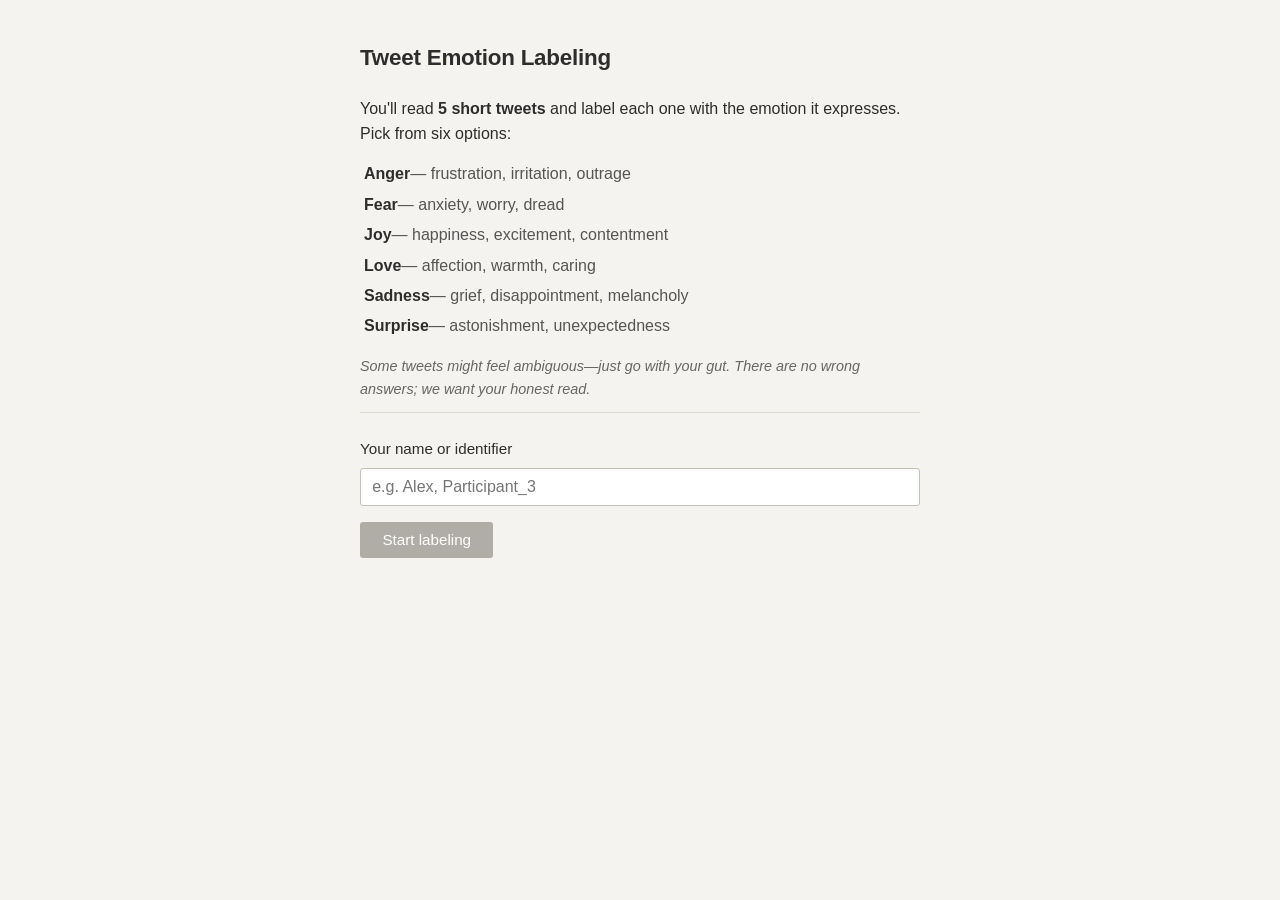
==== index.html @ 94db57e5 "Add tweet emotion labeling interface Static web app for labeling tweets with one of six basic emotio" ====
<!DOCTYPE html>
<html lang="en">
<head>
  <meta charset="UTF-8">
  <meta name="viewport" content="width=device-width, initial-scale=1.0">
  <title>Tweet Emotion Labeling</title>
  <link rel="stylesheet" href="style.css">
</head>
<body>
  <div id="app">

    <section id="welcome" class="screen active">
      <h1>Tweet Emotion Labeling</h1>
      <div class="instructions">
        <p>You'll read <strong>5 short tweets</strong> and label each one with the emotion it expresses. Pick from six options:</p>
        <dl class="emotion-defs">
          <dt>Anger</dt><dd>&mdash; frustration, irritation, outrage</dd>
          <dt>Fear</dt><dd>&mdash; anxiety, worry, dread</dd>
          <dt>Joy</dt><dd>&mdash; happiness, excitement, contentment</dd>
          <dt>Love</dt><dd>&mdash; affection, warmth, caring</dd>
          <dt>Sadness</dt><dd>&mdash; grief, disappointment, melancholy</dd>
          <dt>Surprise</dt><dd>&mdash; astonishment, unexpectedness</dd>
        </dl>
        <p class="note">Some tweets might feel ambiguous&mdash;just go with your gut. There are no wrong answers; we want your honest read.</p>
      </div>
      <div class="start-form">
        <label for="participant-id">Your name or identifier</label>
        <input type="text" id="participant-id" placeholder="e.g. Alex, Participant_3" autocomplete="off">
        <button id="start-btn" disabled>Start labeling</button>
      </div>
    </section>

    <section id="labeling" class="screen">
      <div class="progress-bar"><div class="progress-fill"></div></div>
      <div class="progress-text">Tweet <span id="current-num">1</span> of <span id="total-num">5</span></div>

      <div class="tweet-card">
        <p id="tweet-text"></p>
      </div>

      <p class="prompt">What emotion does this tweet express?</p>

      <div class="emotion-grid">
        <button class="emotion-btn" data-emotion="anger">Anger</button>
        <button class="emotion-btn" data-emotion="fear">Fear</button>
        <button class="emotion-btn" data-emotion="joy">Joy</button>
        <button class="emotion-btn" data-emotion="love">Love</button>
        <button class="emotion-btn" data-emotion="sadness">Sadness</button>
        <button class="emotion-btn" data-emotion="surprise">Surprise</button>
      </div>

      <div class="nav-row">
        <button id="prev-btn" class="nav-btn" disabled>&larr; Back</button>
        <button id="next-btn" class="nav-btn primary" disabled>Next &rarr;</button>
      </div>
    </section>

    <section id="review" class="screen">
      <h2>Review your labels</h2>
      <p class="review-intro">Click any row to go back and change it.</p>
      <div id="review-list"></div>
      <div class="nav-row">
        <button id="submit-btn">Submit</button>
      </div>
    </section>

    <section id="done" class="screen">
      <h2>All done!</h2>
      <p>Your labels have been saved. Thanks for participating.</p>
      <p class="done-sub"><a href="results.html">View collected data</a></p>
    </section>

  </div>
  <script src="app.js"></script>
</body>
</html>
---- style.css ----
*,
*::before,
*::after {
  margin: 0;
  padding: 0;
  box-sizing: border-box;
}

body {
  font-family: -apple-system, BlinkMacSystemFont, "Segoe UI", Roboto, Oxygen,
    Ubuntu, Cantarell, sans-serif;
  background: #f5f3ef;
  color: #2d2d2d;
  line-height: 1.6;
  min-height: 100vh;
}

#app {
  max-width: 600px;
  margin: 0 auto;
  padding: 2.5rem 1.25rem 3rem;
}

/* ---------- screens ---------- */
.screen { display: none; }
.screen.active { display: block; }

/* ---------- welcome ---------- */
h1 {
  font-size: 1.4rem;
  font-weight: 600;
  margin-bottom: 1.25rem;
  letter-spacing: -0.01em;
}

h2 {
  font-size: 1.2rem;
  font-weight: 600;
  margin-bottom: 0.75rem;
}

.instructions p { margin-bottom: 0.7rem; }

.emotion-defs {
  margin: 0.9rem 0 1rem 0.25rem;
}

.emotion-defs dt {
  font-weight: 600;
  display: inline;
}

.emotion-defs dd {
  display: inline;
  margin-left: 0;
  color: #555;
}

.emotion-defs dd::after {
  content: "";
  display: block;
  margin-bottom: 0.3rem;
}

.note {
  font-size: 0.9rem;
  color: #666;
  font-style: italic;
}

/* ---------- start form ---------- */
.start-form {
  border-top: 1px solid #dcd8d2;
  padding-top: 1.5rem;
  margin-top: 0.5rem;
}

.start-form label {
  display: block;
  font-weight: 500;
  margin-bottom: 0.4rem;
  font-size: 0.95rem;
}

.start-form input {
  width: 100%;
  padding: 0.55rem 0.7rem;
  border: 1px solid #c5c0b8;
  border-radius: 3px;
  font-size: 1rem;
  margin-bottom: 1rem;
  background: #fff;
  color: #2d2d2d;
}

.start-form input:focus {
  outline: none;
  border-color: #4a7c6f;
  box-shadow: 0 0 0 2px rgba(74, 124, 111, 0.15);
}

.start-form button {
  background: #4a7c6f;
  color: #fff;
  border: none;
  padding: 0.6rem 1.4rem;
  border-radius: 3px;
  font-size: 0.95rem;
  cursor: pointer;
  font-weight: 500;
}

.start-form button:disabled {
  background: #b0ada7;
  cursor: not-allowed;
}

.start-form button:hover:not(:disabled) {
  background: #3e6b5f;
}

/* ---------- progress ---------- */
.progress-bar {
  height: 3px;
  background: #dcd8d2;
  border-radius: 2px;
  margin-bottom: 0.4rem;
  overflow: hidden;
}

.progress-fill {
  height: 100%;
  background: #4a7c6f;
  border-radius: 2px;
  transition: width 0.25s ease;
  width: 20%;
}

.progress-text {
  font-size: 0.82rem;
  color: #888;
  margin-bottom: 1.25rem;
}

/* ---------- tweet card ---------- */
.tweet-card {
  background: #fff;
  border-left: 3px solid #4a7c6f;
  padding: 1.1rem 1.3rem;
  margin-bottom: 1.3rem;
  border-radius: 0 3px 3px 0;
  font-size: 1.02rem;
  line-height: 1.65;
}

.prompt {
  font-weight: 500;
  margin-bottom: 0.6rem;
  font-size: 0.95rem;
}

/* ---------- emotion buttons ---------- */
.emotion-grid {
  display: grid;
  grid-template-columns: 1fr 1fr 1fr;
  gap: 0.45rem;
  margin-bottom: 1.5rem;
}

.emotion-btn {
  padding: 0.6rem 0.4rem;
  border: 2px solid transparent;
  border-radius: 3px;
  font-size: 0.92rem;
  cursor: pointer;
  transition: background 0.12s, color 0.12s, border-color 0.12s;
  font-weight: 500;
  text-align: center;
}

/* default state: light tints */
.emotion-btn[data-emotion="anger"]    { background: #f0d5d2; color: #6b2e28; }
.emotion-btn[data-emotion="fear"]     { background: #ddd5eb; color: #483a6b; }
.emotion-btn[data-emotion="joy"]      { background: #efe5c8; color: #6b5520; }
.emotion-btn[data-emotion="love"]     { background: #f0d5e0; color: #6b2844; }
.emotion-btn[data-emotion="sadness"]  { background: #d2dde8; color: #2a3f5a; }
.emotion-btn[data-emotion="surprise"] { background: #f0ddc8; color: #6b4520; }

/* hover */
.emotion-btn[data-emotion="anger"]:hover    { background: #e6c0bb; }
.emotion-btn[data-emotion="fear"]:hover     { background: #cfc4de; }
.emotion-btn[data-emotion="joy"]:hover      { background: #e5d9b5; }
.emotion-btn[data-emotion="love"]:hover     { background: #e6c0d1; }
.emotion-btn[data-emotion="sadness"]:hover  { background: #c0cedc; }
.emotion-btn[data-emotion="surprise"]:hover { background: #e5d0b0; }

/* selected */
.emotion-btn[data-emotion="anger"].selected    { background: #bf544c; color: #fff; }
.emotion-btn[data-emotion="fear"].selected     { background: #7b6ba5; color: #fff; }
.emotion-btn[data-emotion="joy"].selected      { background: #b8912a; color: #fff; }
.emotion-btn[data-emotion="love"].selected     { background: #ad5575; color: #fff; }
.emotion-btn[data-emotion="sadness"].selected  { background: #5a7da0; color: #fff; }
.emotion-btn[data-emotion="surprise"].selected { background: #ad7530; color: #fff; }

/* ---------- nav ---------- */
.nav-row {
  display: flex;
  justify-content: space-between;
  align-items: center;
  gap: 0.75rem;
}

.nav-btn {
  padding: 0.5rem 1.1rem;
  border: 1px solid #c5c0b8;
  border-radius: 3px;
  background: #fff;
  font-size: 0.92rem;
  cursor: pointer;
  color: #444;
}

.nav-btn:hover:not(:disabled) { background: #eeedea; }

.nav-btn:disabled {
  opacity: 0.35;
  cursor: not-allowed;
}

.nav-btn.primary {
  background: #4a7c6f;
  color: #fff;
  border-color: #4a7c6f;
}

.nav-btn.primary:hover:not(:disabled) { background: #3e6b5f; }

.nav-btn.primary:disabled {
  background: #b0ada7;
  border-color: #b0ada7;
  color: #fff;
}

/* ---------- review ---------- */
.review-intro {
  font-size: 0.9rem;
  color: #777;
  margin-bottom: 1rem;
}

.review-item {
  background: #fff;
  padding: 0.85rem 1.1rem;
  margin-bottom: 0.55rem;
  border-radius: 3px;
  border-left: 3px solid #dcd8d2;
  cursor: pointer;
  transition: border-color 0.15s;
}

.review-item:hover {
  border-left-color: #4a7c6f;
}

.review-tweet {
  font-size: 0.88rem;
  color: #555;
  margin-bottom: 0.3rem;
  line-height: 1.5;
}

.label-badge {
  display: inline-block;
  padding: 0.1rem 0.55rem;
  border-radius: 2px;
  font-size: 0.82rem;
  font-weight: 500;
  color: #fff;
}

#review-list { margin-bottom: 1.25rem; }

#submit-btn {
  background: #4a7c6f;
  color: #fff;
  border: none;
  padding: 0.6rem 1.6rem;
  border-radius: 3px;
  font-size: 0.95rem;
  cursor: pointer;
  font-weight: 500;
  margin-left: auto;
}

#submit-btn:hover { background: #3e6b5f; }

/* ---------- done ---------- */
#done {
  text-align: center;
  padding-top: 4rem;
}

#done h2 { margin-bottom: 0.4rem; }

.done-sub {
  margin-top: 1.5rem;
  font-size: 0.9rem;
}

.done-sub a {
  color: #4a7c6f;
}

/* ---------- results page ---------- */
.results-header {
  display: flex;
  justify-content: space-between;
  align-items: baseline;
  flex-wrap: wrap;
  gap: 0.75rem;
  margin-bottom: 1.25rem;
}

.results-header h1 { margin-bottom: 0; }

.export-btn {
  padding: 0.4rem 1rem;
  border: 1px solid #c5c0b8;
  border-radius: 3px;
  background: #fff;
  font-size: 0.85rem;
  cursor: pointer;
  color: #444;
}

.export-btn:hover { background: #eeedea; }

.results-empty {
  padding: 3rem 1rem;
  text-align: center;
  color: #888;
}

table.results-table {
  width: 100%;
  border-collapse: collapse;
  font-size: 0.85rem;
  background: #fff;
  border-radius: 3px;
  overflow: hidden;
}

.results-table th {
  text-align: left;
  padding: 0.6rem 0.7rem;
  background: #eae7e2;
  font-weight: 600;
  font-size: 0.8rem;
  color: #555;
  text-transform: uppercase;
  letter-spacing: 0.03em;
}

.results-table td {
  padding: 0.55rem 0.7rem;
  border-top: 1px solid #eae7e2;
  vertical-align: top;
}

.results-table tr:hover td {
  background: #faf9f7;
}

.results-table .tweet-col {
  max-width: 240px;
  overflow: hidden;
  text-overflow: ellipsis;
  white-space: nowrap;
}

.match { color: #3e6b5f; }
.mismatch { color: #bf544c; }

/* ---------- responsive ---------- */
@media (max-width: 480px) {
  #app { padding: 1.5rem 1rem 2rem; }
  .emotion-grid { grid-template-columns: 1fr 1fr; }
  h1 { font-size: 1.25rem; }
  .results-table { font-size: 0.78rem; }
  .results-table .tweet-col { max-width: 140px; }
}
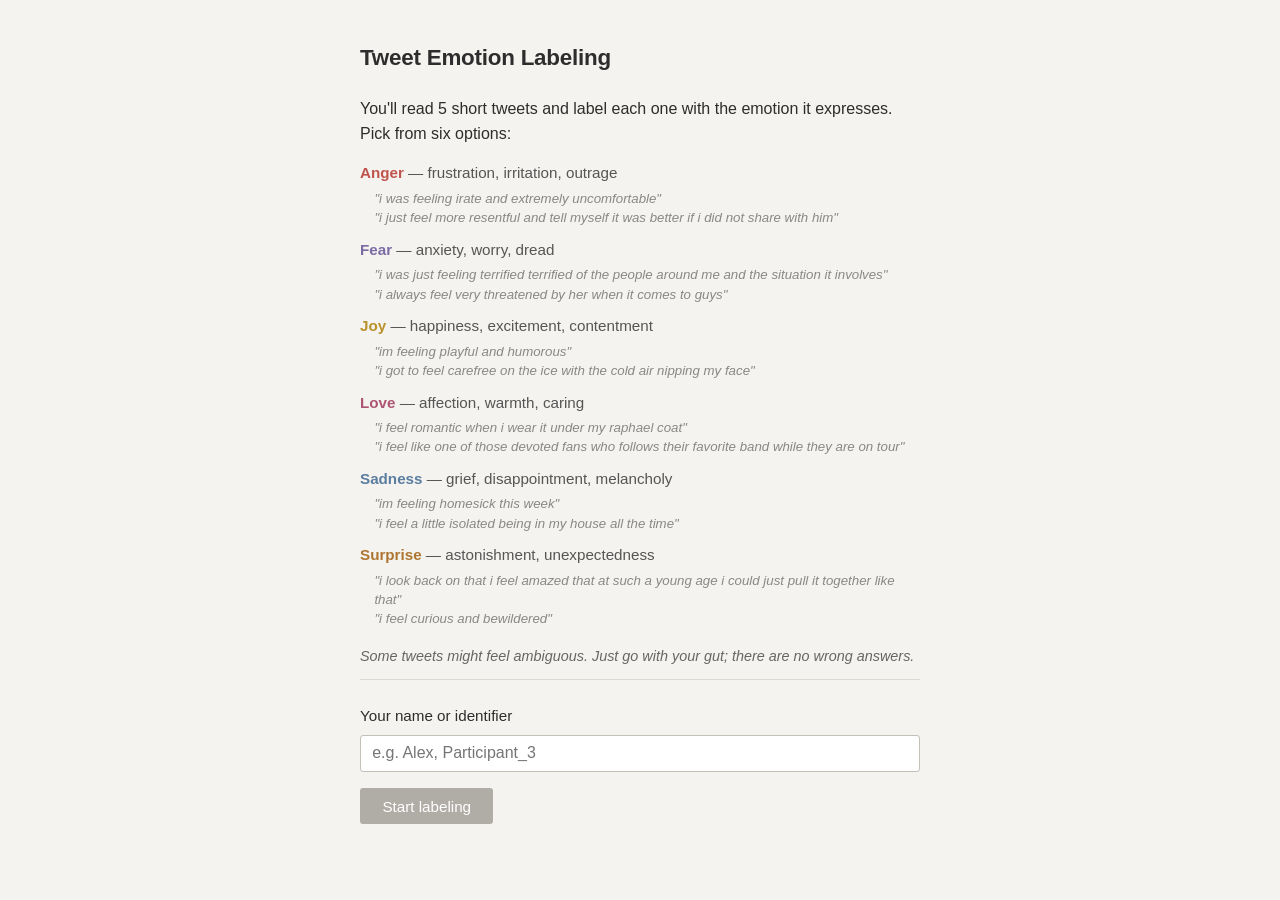
==== commit da2a1402: "Add color-coded examples, deidentified UIDs, restart button, Sheets backend - Emotion names on welco" ====
--- a/index.html
+++ b/index.html
@@ -12,16 +12,52 @@
     <section id="welcome" class="screen active">
       <h1>Tweet Emotion Labeling</h1>
       <div class="instructions">
-        <p>You'll read <strong>5 short tweets</strong> and label each one with the emotion it expresses. Pick from six options:</p>
-        <dl class="emotion-defs">
-          <dt>Anger</dt><dd>&mdash; frustration, irritation, outrage</dd>
-          <dt>Fear</dt><dd>&mdash; anxiety, worry, dread</dd>
-          <dt>Joy</dt><dd>&mdash; happiness, excitement, contentment</dd>
-          <dt>Love</dt><dd>&mdash; affection, warmth, caring</dd>
-          <dt>Sadness</dt><dd>&mdash; grief, disappointment, melancholy</dd>
-          <dt>Surprise</dt><dd>&mdash; astonishment, unexpectedness</dd>
-        </dl>
-        <p class="note">Some tweets might feel ambiguous&mdash;just go with your gut. There are no wrong answers; we want your honest read.</p>
+        <p>You'll read 5 short tweets and label each one with the emotion it expresses. Pick from six options:</p>
+        <div class="emotion-list">
+          <div class="emotion-entry">
+            <span class="emotion-name" style="color:#bf544c">Anger</span> &mdash; frustration, irritation, outrage
+            <div class="example-tweets">
+              <div class="example">"i was feeling irate and extremely uncomfortable"</div>
+              <div class="example">"i just feel more resentful and tell myself it was better if i did not share with him"</div>
+            </div>
+          </div>
+          <div class="emotion-entry">
+            <span class="emotion-name" style="color:#7b6ba5">Fear</span> &mdash; anxiety, worry, dread
+            <div class="example-tweets">
+              <div class="example">"i was just feeling terrified terrified of the people around me and the situation it involves"</div>
+              <div class="example">"i always feel very threatened by her when it comes to guys"</div>
+            </div>
+          </div>
+          <div class="emotion-entry">
+            <span class="emotion-name" style="color:#b8912a">Joy</span> &mdash; happiness, excitement, contentment
+            <div class="example-tweets">
+              <div class="example">"im feeling playful and humorous"</div>
+              <div class="example">"i got to feel carefree on the ice with the cold air nipping my face"</div>
+            </div>
+          </div>
+          <div class="emotion-entry">
+            <span class="emotion-name" style="color:#ad5575">Love</span> &mdash; affection, warmth, caring
+            <div class="example-tweets">
+              <div class="example">"i feel romantic when i wear it under my raphael coat"</div>
+              <div class="example">"i feel like one of those devoted fans who follows their favorite band while they are on tour"</div>
+            </div>
+          </div>
+          <div class="emotion-entry">
+            <span class="emotion-name" style="color:#5a7da0">Sadness</span> &mdash; grief, disappointment, melancholy
+            <div class="example-tweets">
+              <div class="example">"im feeling homesick this week"</div>
+              <div class="example">"i feel a little isolated being in my house all the time"</div>
+            </div>
+          </div>
+          <div class="emotion-entry">
+            <span class="emotion-name" style="color:#ad7530">Surprise</span> &mdash; astonishment, unexpectedness
+            <div class="example-tweets">
+              <div class="example">"i look back on that i feel amazed that at such a young age i could just pull it together like that"</div>
+              <div class="example">"i feel curious and bewildered"</div>
+            </div>
+          </div>
+        </div>
+        <p class="note">Some tweets might feel ambiguous. Just go with your gut; there are no wrong answers.</p>
       </div>
       <div class="start-form">
         <label for="participant-id">Your name or identifier</label>
@@ -67,7 +103,10 @@
     <section id="done" class="screen">
       <h2>All done!</h2>
       <p>Your labels have been saved. Thanks for participating.</p>
-      <p class="done-sub"><a href="results.html">View collected data</a></p>
+      <div class="done-actions">
+        <button id="restart-btn" class="nav-btn">Label another 5</button>
+        <a href="results.html" class="done-link">View collected data</a>
+      </div>
     </section>
 
   </div>
--- a/style.css
+++ b/style.css
@@ -41,25 +41,29 @@
 
 .instructions p { margin-bottom: 0.7rem; }
 
-.emotion-defs {
-  margin: 0.9rem 0 1rem 0.25rem;
-}
-
-.emotion-defs dt {
+.emotion-list {
+  margin: 0.9rem 0 1rem 0;
+}
+
+.emotion-entry {
+  margin-bottom: 0.65rem;
+  font-size: 0.95rem;
+  color: #555;
+}
+
+.emotion-name {
   font-weight: 600;
-  display: inline;
-}
-
-.emotion-defs dd {
-  display: inline;
-  margin-left: 0;
-  color: #555;
-}
-
-.emotion-defs dd::after {
-  content: "";
-  display: block;
-  margin-bottom: 0.3rem;
+}
+
+.example-tweets {
+  margin: 0.2rem 0 0 0.9rem;
+}
+
+.example {
+  font-size: 0.83rem;
+  color: #888;
+  font-style: italic;
+  line-height: 1.45;
 }
 
 .note {
@@ -302,13 +306,26 @@
 
 #done h2 { margin-bottom: 0.4rem; }
 
-.done-sub {
-  margin-top: 1.5rem;
-  font-size: 0.9rem;
-}
-
-.done-sub a {
-  color: #4a7c6f;
+.done-actions {
+  margin-top: 1.75rem;
+  display: flex;
+  flex-direction: column;
+  align-items: center;
+  gap: 0.75rem;
+}
+
+.done-actions .nav-btn {
+  background: #4a7c6f;
+  color: #fff;
+  border-color: #4a7c6f;
+  padding: 0.55rem 1.4rem;
+}
+
+.done-actions .nav-btn:hover { background: #3e6b5f; }
+
+.done-link {
+  font-size: 0.88rem;
+  color: #888;
 }
 
 /* ---------- results page ---------- */
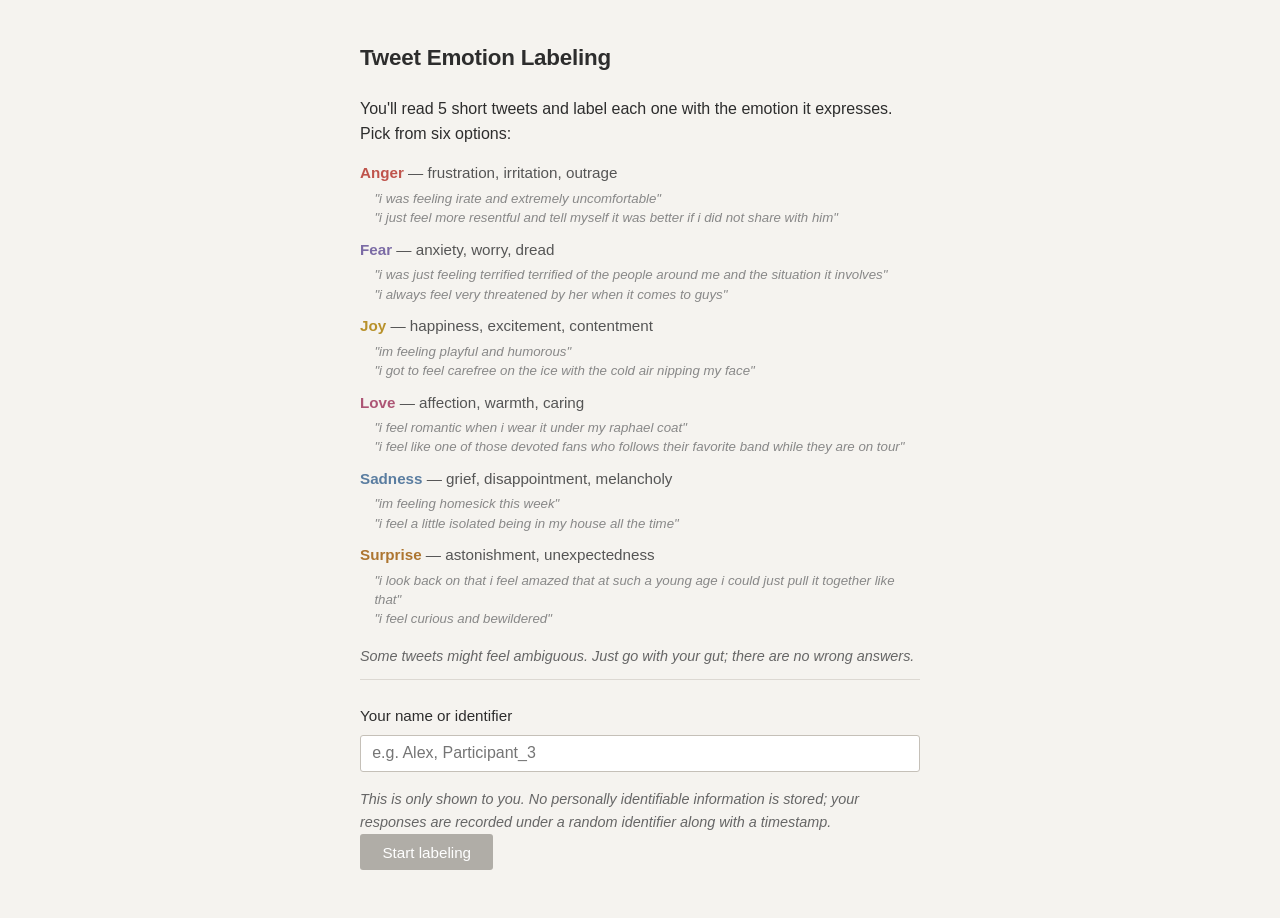
==== commit a62a2175: "Add privacy note about de-identified data collection Co-Authored-By: Claude Opus 4.6 <noreply@anthro" ====
--- a/index.html
+++ b/index.html
@@ -62,6 +62,7 @@
       <div class="start-form">
         <label for="participant-id">Your name or identifier</label>
         <input type="text" id="participant-id" placeholder="e.g. Alex, Participant_3" autocomplete="off">
+        <p class="note">This is only shown to you. No personally identifiable information is stored; your responses are recorded under a random identifier along with a timestamp.</p>
         <button id="start-btn" disabled>Start labeling</button>
       </div>
     </section>
